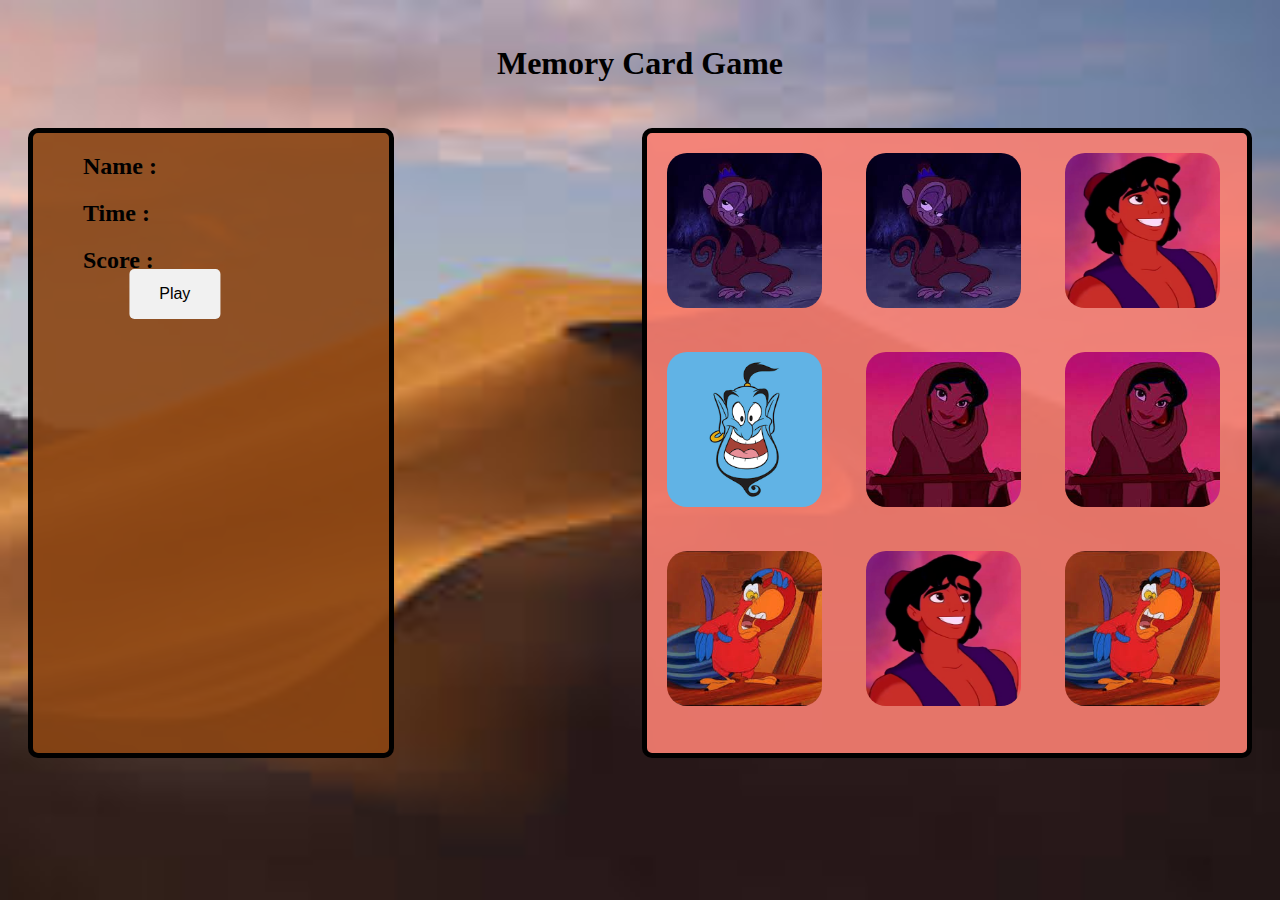
==== main.html @ 72499e92 "added images 2" ====
<!DOCTYPE html>
<html lang="en">
<head>
    <meta charset="UTF-8">
    <meta http-equiv="X-UA-Compatible" content="IE=edge">
    <meta name="viewport" content="width=device-width, initial-scale=1.0">
    <title>Memory Card Game</title>
    <link rel="stylesheet" type="text/css" href="./style.css">

</head>
<body >
    <h1>Memory Card Game</h1>
    
    <div id="MainStage">

    <!-- First div for the user name and score and button play  -->
    <div id="first">
        <div id="info">
        <h2>Name :</h2>
        <h2>Time :</h2>
        <h2>Score :</h2>
        <button>Play</button>
        </div>
        
    </div>
    <!-- sec div for the play stage -->
        <div id="sec">
            <div id="cards">
             <img src="./images/Abu1.jpg">
             <img src="./images/Abu1.jpg">
             <img src="./images/aladdin.png">
             <img src="./images/genie.png">
             <img src="./images/jasmine.jpg">
             <img src="./images/jasmine.jpg">
             <img src="./images/retu.jpg">
             <img src="./images/aladdin.png">
             <img src="./images/retu.jpg">
            </div>
        </div>
    
    </div>

</body>
</html>
---- style.css ----
html { 
    background: url(./images/backgraund.jpg) no-repeat center center fixed; 
    -webkit-background-size: cover;
    -moz-background-size: cover;
    -o-background-size: cover;
    background-size: cover;
  }

body{
    /* background-color: rgba(157, 94, 177, 0.75); */
}
h1{
    text-align: center;
    margin-top: 5vh;
    
}

#MainStage{
    padding-top: 5px;
    padding-left: 20px;
    padding-right: 20px;
    padding-bottom: 20px;
}

#first{
    float: left;
    width: 25%;
    height: 600px;
    border: solid 5px;
    border-radius: 10px;
    padding-left: 50px;
    padding-bottom: 20px;
    margin-top: 20px;
    margin-bottom: 50px;
    background-color: rgba(139, 69, 19,0.90);
}

#sec{
    float: right;
    width: 600px;
    height: 600px;
    border: solid 5px;
    border-radius: 10px;
    padding-bottom: 20px;
    margin-top: 20px;
    margin-bottom: 50px;
    background-color:rgb(250, 128, 114,0.90);
}

img {
    height: 155px;
    width: 155px;
    grid-area: 10px;
    margin-top: 20px;
    margin-right: 20px;
    margin-left: 20px;
    margin-bottom: 20px;
    border-radius: 20px;
}

button{
    
    position: relative;
    top: 100%;
    left: 30%;
    transform: translate(-50%, -50%);
    -ms-transform: translate(-50%, -50%);
    background-color: #f1f1f1;
    color: black;
    font-size: 16px;
    padding: 16px 30px;
    border: none;
    cursor: pointer;
    border-radius: 5px;
    text-align: center;
}
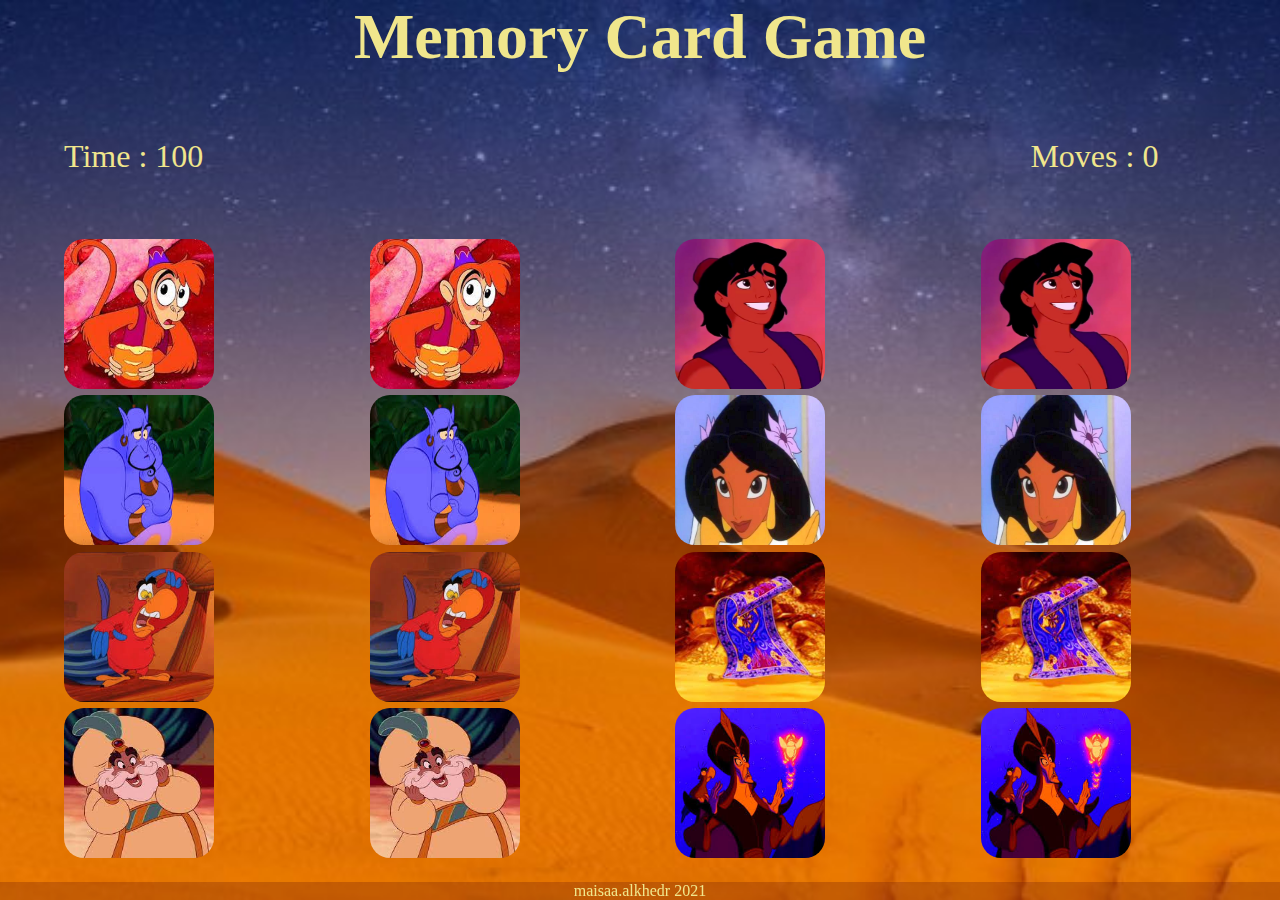
==== commit 1275c429: "add images array to main.js" ====
--- a/main.html
+++ b/main.html
@@ -1,44 +1,47 @@
 <!DOCTYPE html>
 <html lang="en">
-<head>
-    <meta charset="UTF-8">
-    <meta http-equiv="X-UA-Compatible" content="IE=edge">
-    <meta name="viewport" content="width=device-width, initial-scale=1.0">
+  <head>
+    <meta charset="UTF-8" />
+    <meta http-equiv="X-UA-Compatible" content="IE=edge" />
+    <meta name="viewport" content="width=device-width, initial-scale=1.0" />
     <title>Memory Card Game</title>
-    <link rel="stylesheet" type="text/css" href="./style.css">
+    <link rel="stylesheet" type="text/css" href="./style.css" />
+  </head>
+  <body>
+    <header id="title">
+      <h1>Memory Card Game</h1>
+    </header>
 
-</head>
-<body >
-    <h1>Memory Card Game</h1>
-    
-    <div id="MainStage">
-
-    <!-- First div for the user name and score and button play  -->
-    <div id="first">
-        <div id="info">
-        <h2>Name :</h2>
-        <h2>Time :</h2>
-        <h2>Score :</h2>
-        <button>Play</button>
-        </div>
+    <div class="game-container">
+      <!-- First div for the user name and score and button play  -->
+      <div class="game-info">
+        <div class="info">Time : <span id="timer">100</span></div>
+        <div class="info">Moves : <span id="moves">0</span></div>
         
-    </div>
-    <!-- sec div for the play stage -->
-        <div id="sec">
-            <div id="cards">
-             <img src="./images/Abu1.jpg">
-             <img src="./images/Abu1.jpg">
-             <img src="./images/aladdin.png">
-             <img src="./images/genie.png">
-             <img src="./images/jasmine.jpg">
-             <img src="./images/jasmine.jpg">
-             <img src="./images/retu.jpg">
-             <img src="./images/aladdin.png">
-             <img src="./images/retu.jpg">
-            </div>
-        </div>
-    
+      </div>
+      <!-- sec div for the play stage -->
+      <div id="game">
+        <img src="./images/abu.jpg" />
+        <img src="./images/abu.jpg" />
+        <img src="./images/aladdin.png" />
+        <img src="./images/aladdin.png" />
+        <img src="./images/genie1.jpg" />
+        <img src="./images/genie1.jpg" />
+        <img src="./images/j4.jpg" />
+        <img src="./images/j4.jpg" />
+        <img src="./images/retu.jpg" />
+        <img src="./images/retu.jpg" />
+        <img src="./images/Carpet.jpg" />
+        <img src="./images/Carpet.jpg" />
+        <img src="./images/sultan.jpg" />
+        <img src="./images/sultan.jpg" />
+        <img src="./images/jafar.jpg" />
+        <img src="./images/jafar.jpg" />
+      </div>
     </div>
 
-</body>
-</html>+    <footer>maisaa.alkhedr 2021</footer>
+
+    <script src="./main.js"></script>
+  </body>
+</html>
--- a/style.css
+++ b/style.css
@@ -1,76 +1,81 @@
+*{
+    padding:0;
+    margin: 0;
+    box-sizing: border-box;
+
+}
+
 html { 
-    background: url(./images/backgraund.jpg) no-repeat center center fixed; 
+    background: url(./images/sanddune.jpg) no-repeat center center fixed; 
     -webkit-background-size: cover;
     -moz-background-size: cover;
     -o-background-size: cover;
     background-size: cover;
-  }
-
-body{
-    /* background-color: rgba(157, 94, 177, 0.75); */
-}
-h1{
-    text-align: center;
-    margin-top: 5vh;
-    
 }
 
-#MainStage{
-    padding-top: 5px;
-    padding-left: 20px;
-    padding-right: 20px;
-    padding-bottom: 20px;
+#title{
+    color: khaki;
+    text-align: center;
+    font-size: 2em;
 }
 
-#first{
-    float: left;
-    width: 25%;
-    height: 600px;
-    border: solid 5px;
-    border-radius: 10px;
-    padding-left: 50px;
-    padding-bottom: 20px;
-    margin-top: 20px;
-    margin-bottom: 50px;
-    background-color: rgba(139, 69, 19,0.90);
+.game-container{
+    position: relative;
+    padding-top: 5%;
+    padding-left: 5%;
+    display: grid;
+    width: 100%;
+    grid-template-columns: 1fr;
+    grid-gap: 4em;
 }
 
-#sec{
-    float: right;
-    width: 600px;
-    height: 600px;
-    border: solid 5px;
-    border-radius: 10px;
-    padding-bottom: 20px;
-    margin-top: 20px;
-    margin-bottom: 50px;
-    background-color:rgb(250, 128, 114,0.90);
+.game-info{
+    grid-row: 2fr;
+    display: flex;
+    justify-content: space-between; 
+    padding-right: 10%;
 }
 
-img {
-    height: 155px;
-    width: 155px;
-    grid-area: 10px;
-    margin-top: 20px;
-    margin-right: 20px;
-    margin-left: 20px;
-    margin-bottom: 20px;
-    border-radius: 20px;
+.info{
+    color: khaki;
+    font-size: 2em;
 }
 
-button{
-    
-    position: relative;
-    top: 100%;
-    left: 30%;
-    transform: translate(-50%, -50%);
-    -ms-transform: translate(-50%, -50%);
-    background-color: #f1f1f1;
-    color: black;
-    font-size: 16px;
-    padding: 16px 30px;
-    border: none;
-    cursor: pointer;
-    border-radius: 5px;
+
+#game{ 
+    display: grid;
+    width: 100%;
+    grid-template-columns: repeat(4, auto);
+    grid-gap: 0.4em;
+    /* display: flex;
+    flex-wrap: wrap;
+    margin: 120px auto; */
+}
+
+
+img {
+    height: 150px;
+    width: 150px;
+    border-radius: 20px ;
+}
+
+footer{
+    position: fixed;
+    left: 0;
+    bottom: 0;
+    width: 100%;
+    background-color: rgba(88, 11, 11,0.25);
+    color: khaki;
     text-align: center;
+}
+
+
+@media (max-width: 600px){
+    #sec {
+        grid-template-columns: repeat(2, auto);
+    }
+    header {
+        flex-direction: column;
+        align-items: center;
+    }
 }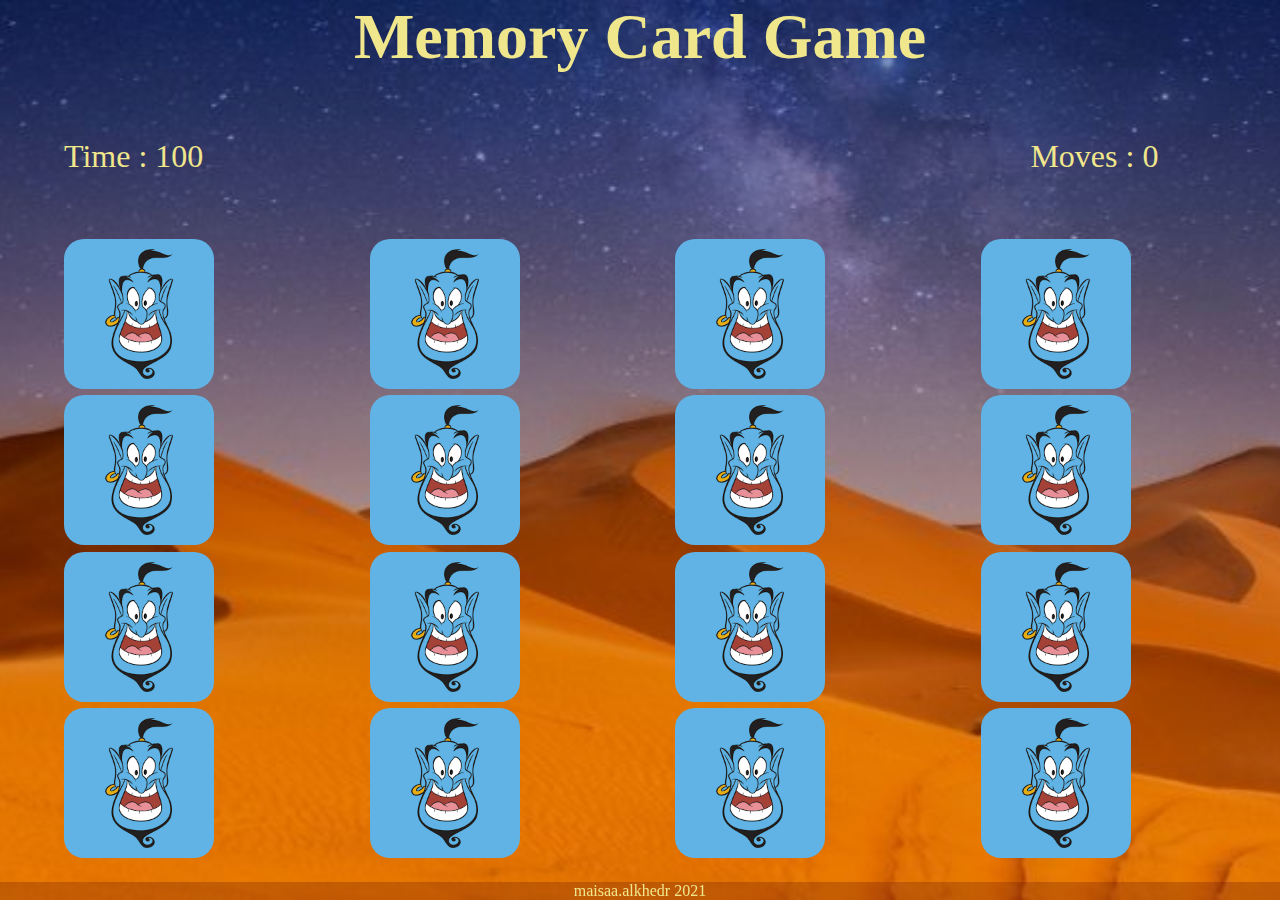
==== commit d173a246: "access carArr main.js" ====
--- a/main.html
+++ b/main.html
@@ -21,7 +21,7 @@
       </div>
       <!-- sec div for the play stage -->
       <div id="game">
-        <img src="./images/abu.jpg" />
+        <!-- <img src="./images/abu.jpg" />
         <img src="./images/abu.jpg" />
         <img src="./images/aladdin.png" />
         <img src="./images/aladdin.png" />
@@ -36,7 +36,7 @@
         <img src="./images/sultan.jpg" />
         <img src="./images/sultan.jpg" />
         <img src="./images/jafar.jpg" />
-        <img src="./images/jafar.jpg" />
+        <img src="./images/jafar.jpg" /> -->
       </div>
     </div>
 
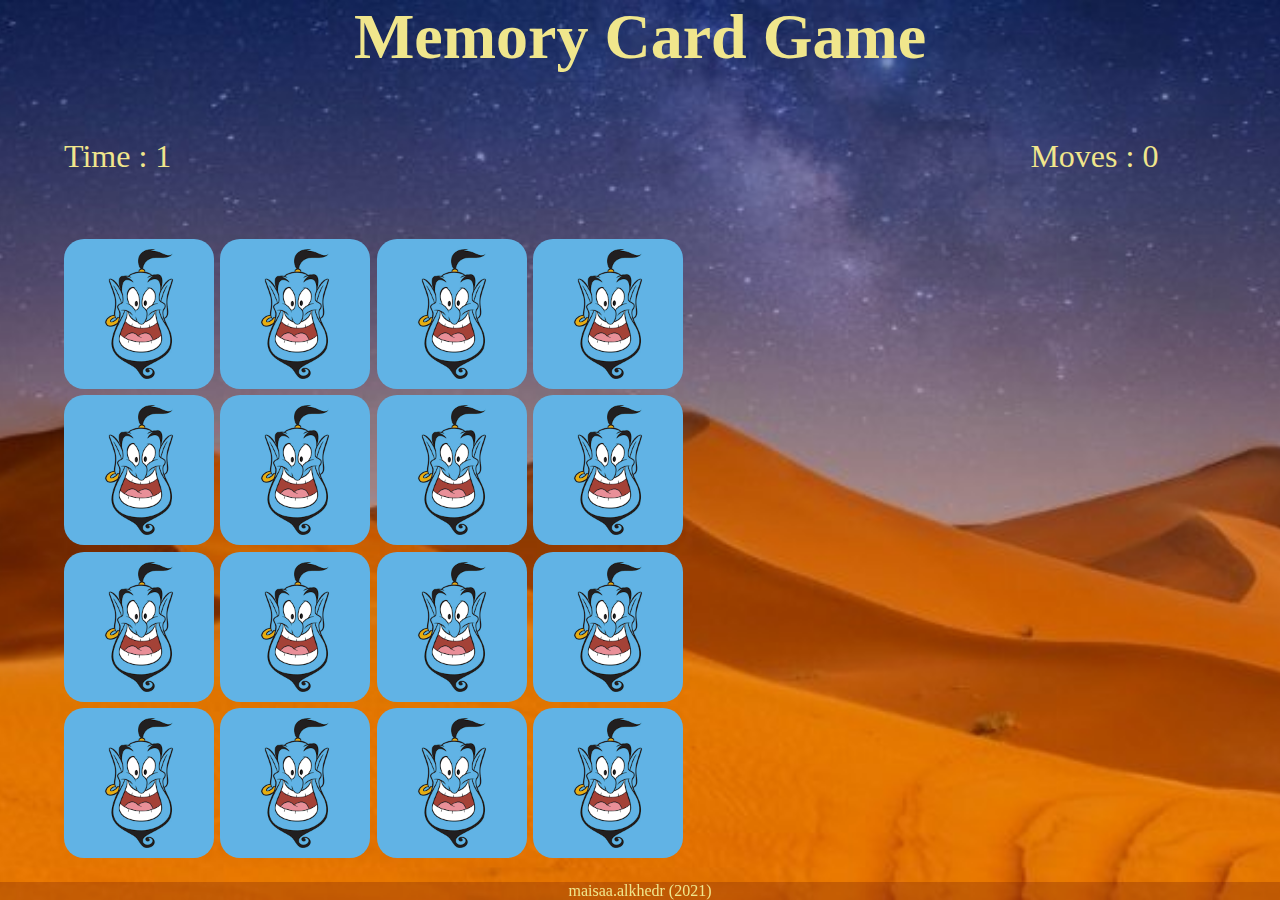
==== commit 4de49b16: "modifide moves& timer  main.js" ====
--- a/main.html
+++ b/main.html
@@ -15,8 +15,8 @@
     <div class="game-container">
       <!-- First div for the user name and score and button play  -->
       <div class="game-info">
-        <div class="info">Time : <span id="timer">100</span></div>
-        <div class="info">Moves : <span id="moves">0</span></div>
+        <div  class="info">Time : <span id="timer">100</span></div>
+        <div  class="info">Moves : <span id="moves">0</span></div>
         
       </div>
       <!-- sec div for the play stage -->
@@ -40,7 +40,7 @@
       </div>
     </div>
 
-    <footer>maisaa.alkhedr 2021</footer>
+    <footer>maisaa.alkhedr (2021)</footer>
 
     <script src="./main.js"></script>
   </body>
--- a/style.css
+++ b/style.css
@@ -44,7 +44,7 @@
 
 #game{ 
     display: grid;
-    width: 100%;
+    width: 1%;
     grid-template-columns: repeat(4, auto);
     grid-gap: 0.4em;
     /* display: flex;
@@ -56,6 +56,7 @@
 img {
     height: 150px;
     width: 150px;
+    grid-area: auto;
     border-radius: 20px ;
 }
 
@@ -71,10 +72,10 @@
 
 
 @media (max-width: 600px){
-    #sec {
+    #game {
         grid-template-columns: repeat(2, auto);
     }
-    header {
+    #title {
         flex-direction: column;
         align-items: center;
     }
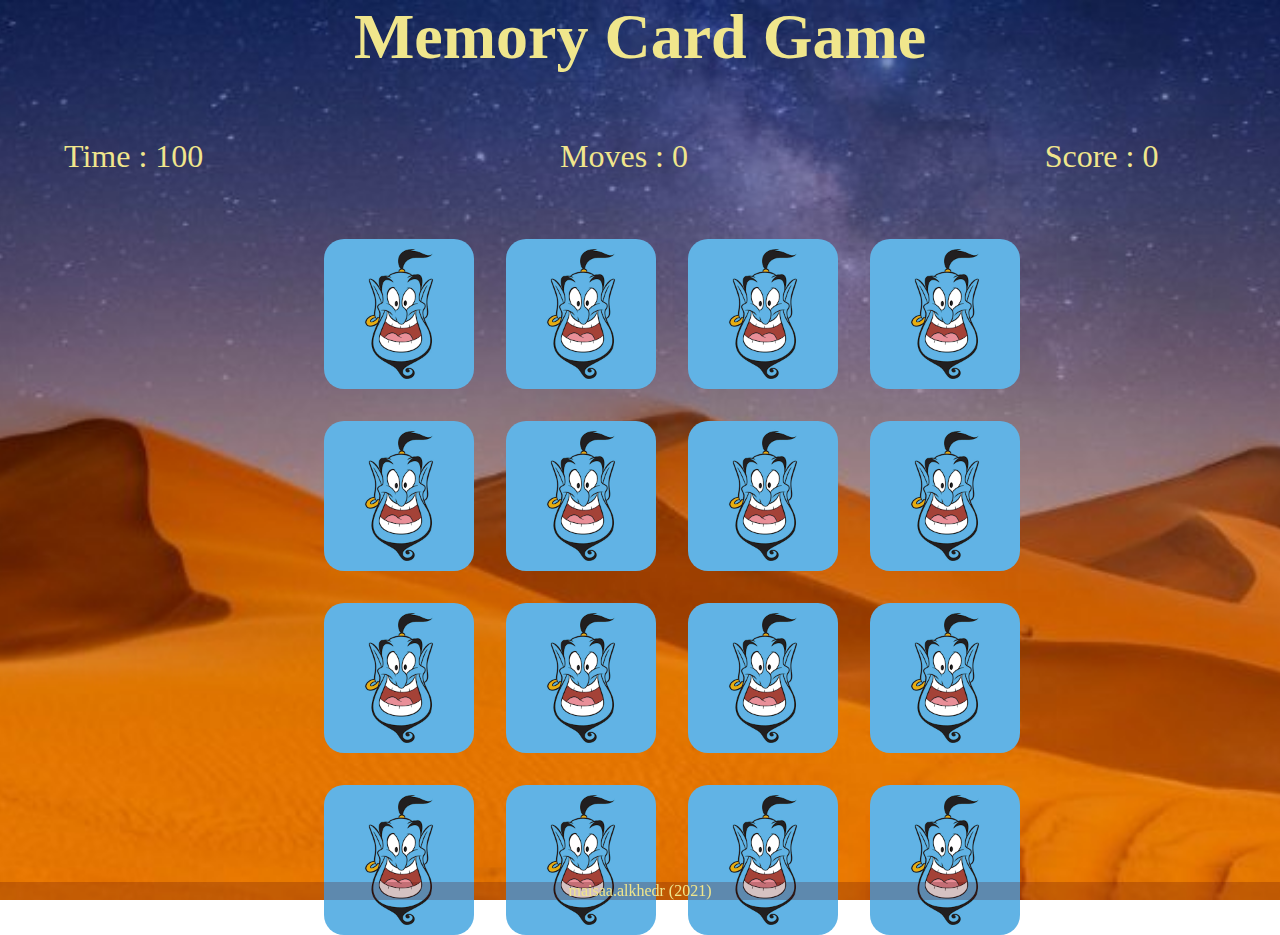
==== commit c26c7ba2: "timer done  main.js" ====
--- a/main.html
+++ b/main.html
@@ -17,9 +17,10 @@
       <div class="game-info">
         <div  class="info">Time : <span id="timer">100</span></div>
         <div  class="info">Moves : <span id="moves">0</span></div>
-        
+        <div  class="info">Score : <span id="score">0</span></div>
       </div>
       <!-- sec div for the play stage -->
+      <di
       <div id="game">
         <!-- <img src="./images/abu.jpg" />
         <img src="./images/abu.jpg" />
--- a/style.css
+++ b/style.css
@@ -6,6 +6,7 @@
 }
 
 html { 
+    min-height: 100vh;
     background: url(./images/sanddune.jpg) no-repeat center center fixed; 
     -webkit-background-size: cover;
     -moz-background-size: cover;
@@ -43,10 +44,12 @@
 
 
 #game{ 
+    /* position: relative; */
     display: grid;
-    width: 1%;
+    /* width: 1%; */
     grid-template-columns: repeat(4, auto);
-    grid-gap: 0.4em;
+    grid-gap: 2em;
+    justify-content: center ;
     /* display: flex;
     flex-wrap: wrap;
     margin: 120px auto; */
@@ -58,6 +61,7 @@
     width: 150px;
     grid-area: auto;
     border-radius: 20px ;
+    margin: auto;
 }
 
 footer{
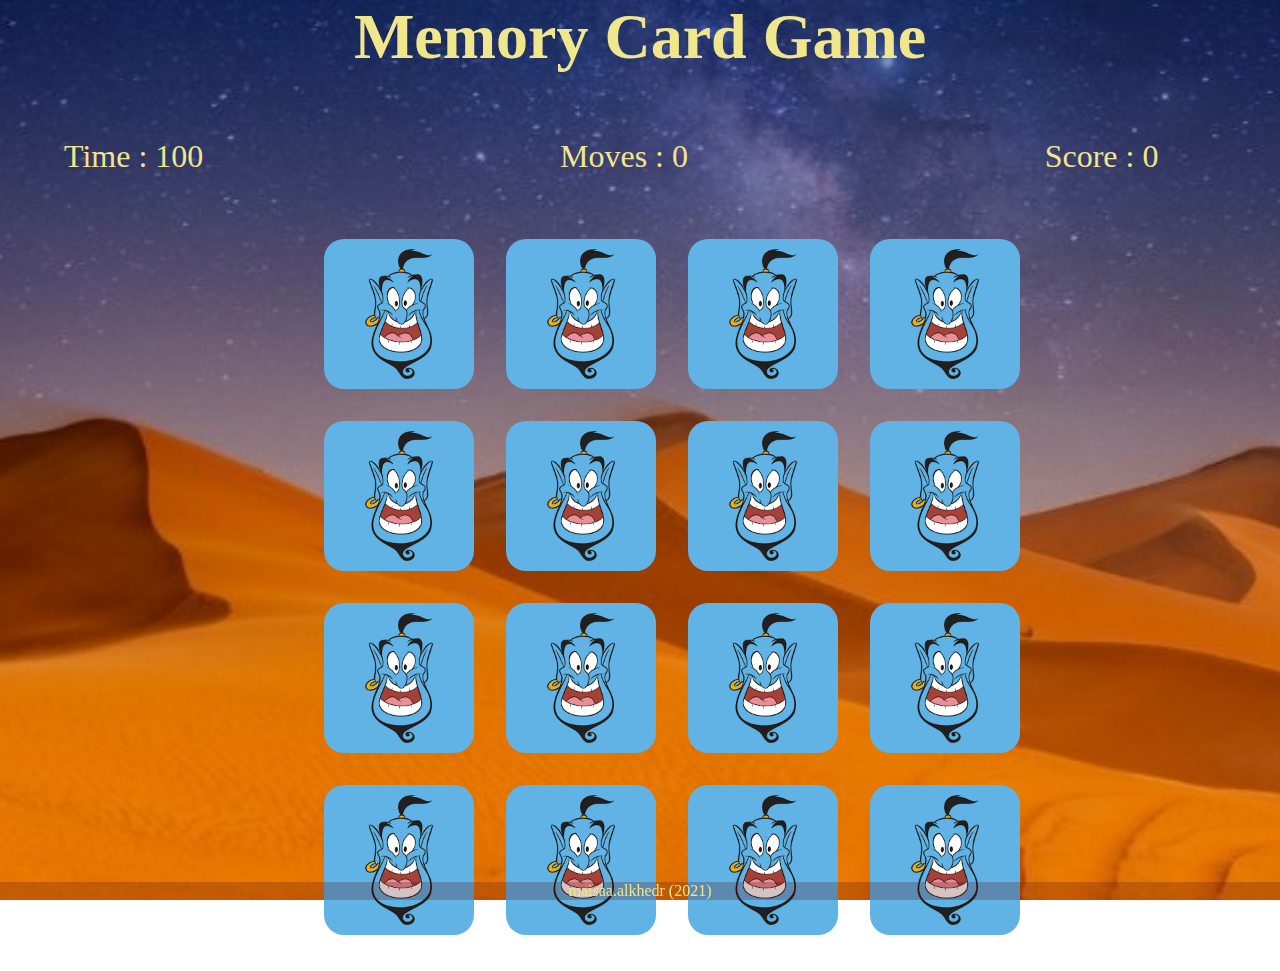
==== commit a2d3fd09: "music main.js" ====
--- a/main.html
+++ b/main.html
@@ -11,16 +11,25 @@
     <header id="title">
       <h1>Memory Card Game</h1>
     </header>
-
     <div class="game-container">
       <!-- First div for the user name and score and button play  -->
       <div class="game-info">
-        <div  class="info">Time : <span id="timer">100</span></div>
-        <div  class="info">Moves : <span id="moves">0</span></div>
-        <div  class="info">Score : <span id="score">0</span></div>
+        <div class="info">Time : <span id="timer">100</span></div>
+        <div class="info">Moves : <span id="moves">0</span></div>
+        <div class="info">Score : <span id="score">0</span></div>
       </div>
       <!-- sec div for the play stage -->
-      <di
+    
+      <audio  autoplay>
+        <!-- <source src="music/horse.ogv" type="audio/ogg"> -->
+        <source src="music/01 - Arabian Nights.mp3" type="audio/mp3">
+        Your browser does not support the audio element.
+      </audio>
+<!-- 
+       <embed src="music/01 - Arabian Nights.mp3"
+        allow="autoplay 'src'"> -->
+       
+
       <div id="game">
         <!-- <img src="./images/abu.jpg" />
         <img src="./images/abu.jpg" />
--- a/style.css
+++ b/style.css
@@ -50,6 +50,7 @@
     grid-template-columns: repeat(4, auto);
     grid-gap: 2em;
     justify-content: center ;
+    padding-bottom: 3%;
     /* display: flex;
     flex-wrap: wrap;
     margin: 120px auto; */
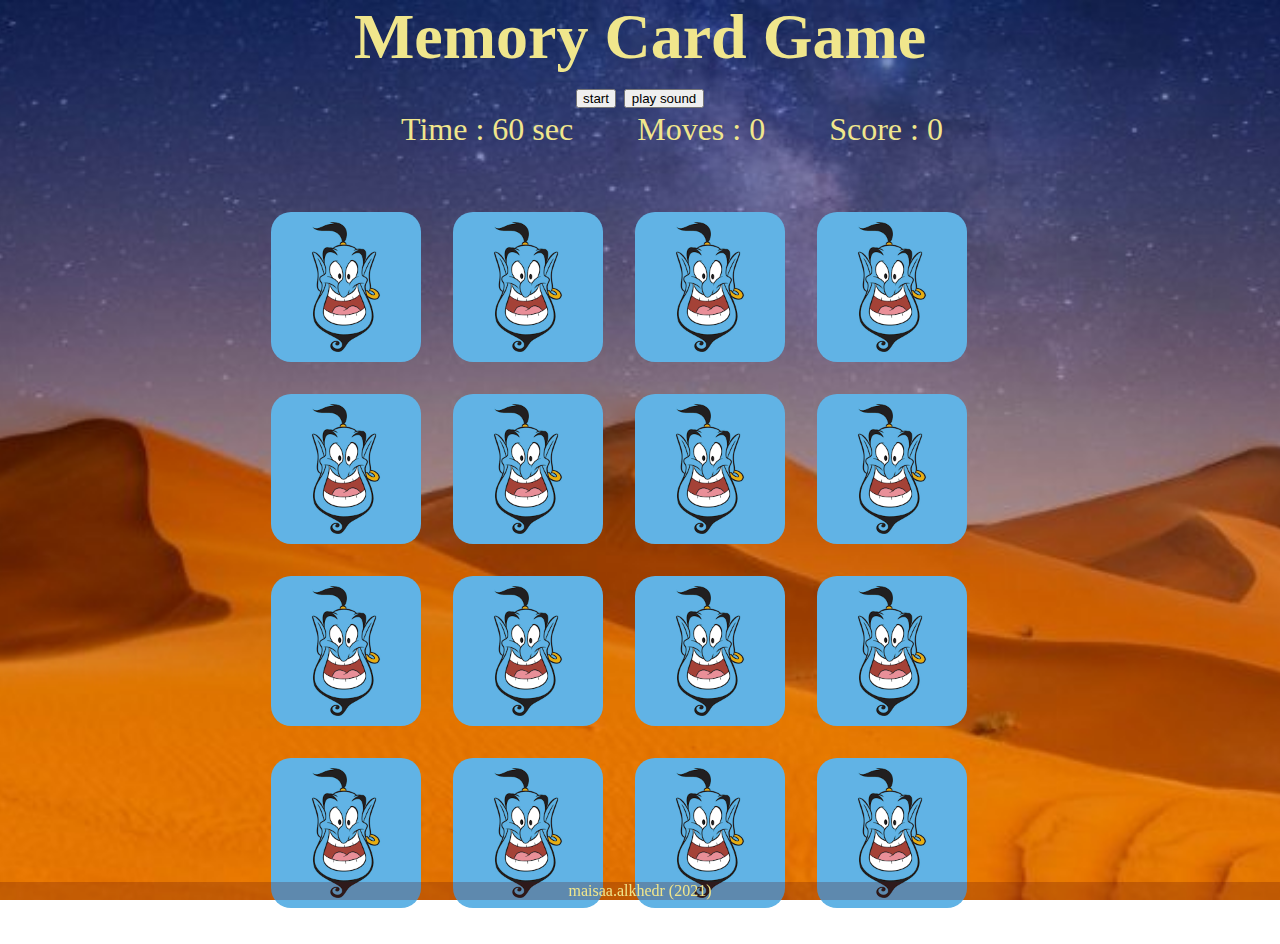
==== commit 988443e2: "add audio" ====
--- a/main.html
+++ b/main.html
@@ -10,47 +10,38 @@
   <body>
     <header id="title">
       <h1>Memory Card Game</h1>
+      <button style="width: 40px;" id="play" type="button" onClick="refreshPage()">start</button>
+      <button style="width: 80px;" class="play-sound-btn" type="button">play sound</button>
+    
     </header>
     <div class="game-container">
-      <!-- First div for the user name and score and button play  -->
+      <!-- game-info div for the user name and score and button play  -->
       <div class="game-info">
         <div class="info">Time : <span id="timer">100</span></div>
         <div class="info">Moves : <span id="moves">0</span></div>
         <div class="info">Score : <span id="score">0</span></div>
+        <audio id="audio" autoplay>
+          <source src="music/01 - Arabian Nights.mp3" type="audio/mp3" />
+        </audio>
       </div>
-      <!-- sec div for the play stage -->
-    
-      <audio  autoplay>
-        <!-- <source src="music/horse.ogv" type="audio/ogg"> -->
-        <source src="music/01 - Arabian Nights.mp3" type="audio/mp3">
-        Your browser does not support the audio element.
-      </audio>
-<!-- 
-       <embed src="music/01 - Arabian Nights.mp3"
-        allow="autoplay 'src'"> -->
-       
 
+      <!-- game div for the play stage -->
       <div id="game">
-        <!-- <img src="./images/abu.jpg" />
-        <img src="./images/abu.jpg" />
-        <img src="./images/aladdin.png" />
-        <img src="./images/aladdin.png" />
-        <img src="./images/genie1.jpg" />
-        <img src="./images/genie1.jpg" />
-        <img src="./images/j4.jpg" />
-        <img src="./images/j4.jpg" />
-        <img src="./images/retu.jpg" />
-        <img src="./images/retu.jpg" />
-        <img src="./images/Carpet.jpg" />
-        <img src="./images/Carpet.jpg" />
-        <img src="./images/sultan.jpg" />
-        <img src="./images/sultan.jpg" />
-        <img src="./images/jafar.jpg" />
-        <img src="./images/jafar.jpg" /> -->
+        <!-- create images here  -->
       </div>
     </div>
 
     <footer>maisaa.alkhedr (2021)</footer>
+    <script>
+      function refreshPage(){
+          window.location.reload();
+          const soundBtn =document.querySelector('.play-sound-btn')
+          let myAudio =document.querySelector('#audio');
+          soundBtn.addEventListener('click', () => {
+            myAudio.play();
+          })
+      } 
+      </script>
 
     <script src="./main.js"></script>
   </body>
--- a/style.css
+++ b/style.css
@@ -22,38 +22,40 @@
 
 .game-container{
     position: relative;
-    padding-top: 5%;
+    /* padding-top: 5%; */
     padding-left: 5%;
     display: grid;
     width: 100%;
     grid-template-columns: 1fr;
     grid-gap: 4em;
+    justify-content: center ;
 }
 
 .game-info{
     grid-row: 2fr;
     display: flex;
-    justify-content: space-between; 
-    padding-right: 10%;
+    justify-content: center ; 
+    column-gap: inherit;
+}
+
+.play {
+     
 }
 
 .info{
     color: khaki;
     font-size: 2em;
+    justify-content: center ;
 }
 
 
 #game{ 
-    /* position: relative; */
     display: grid;
-    /* width: 1%; */
+    padding-left: 16%;
     grid-template-columns: repeat(4, auto);
     grid-gap: 2em;
     justify-content: center ;
     padding-bottom: 3%;
-    /* display: flex;
-    flex-wrap: wrap;
-    margin: 120px auto; */
 }
 
 
@@ -63,6 +65,7 @@
     grid-area: auto;
     border-radius: 20px ;
     margin: auto;
+    transform: translateX(-100%) rotateY(-180deg);
 }
 
 footer{
